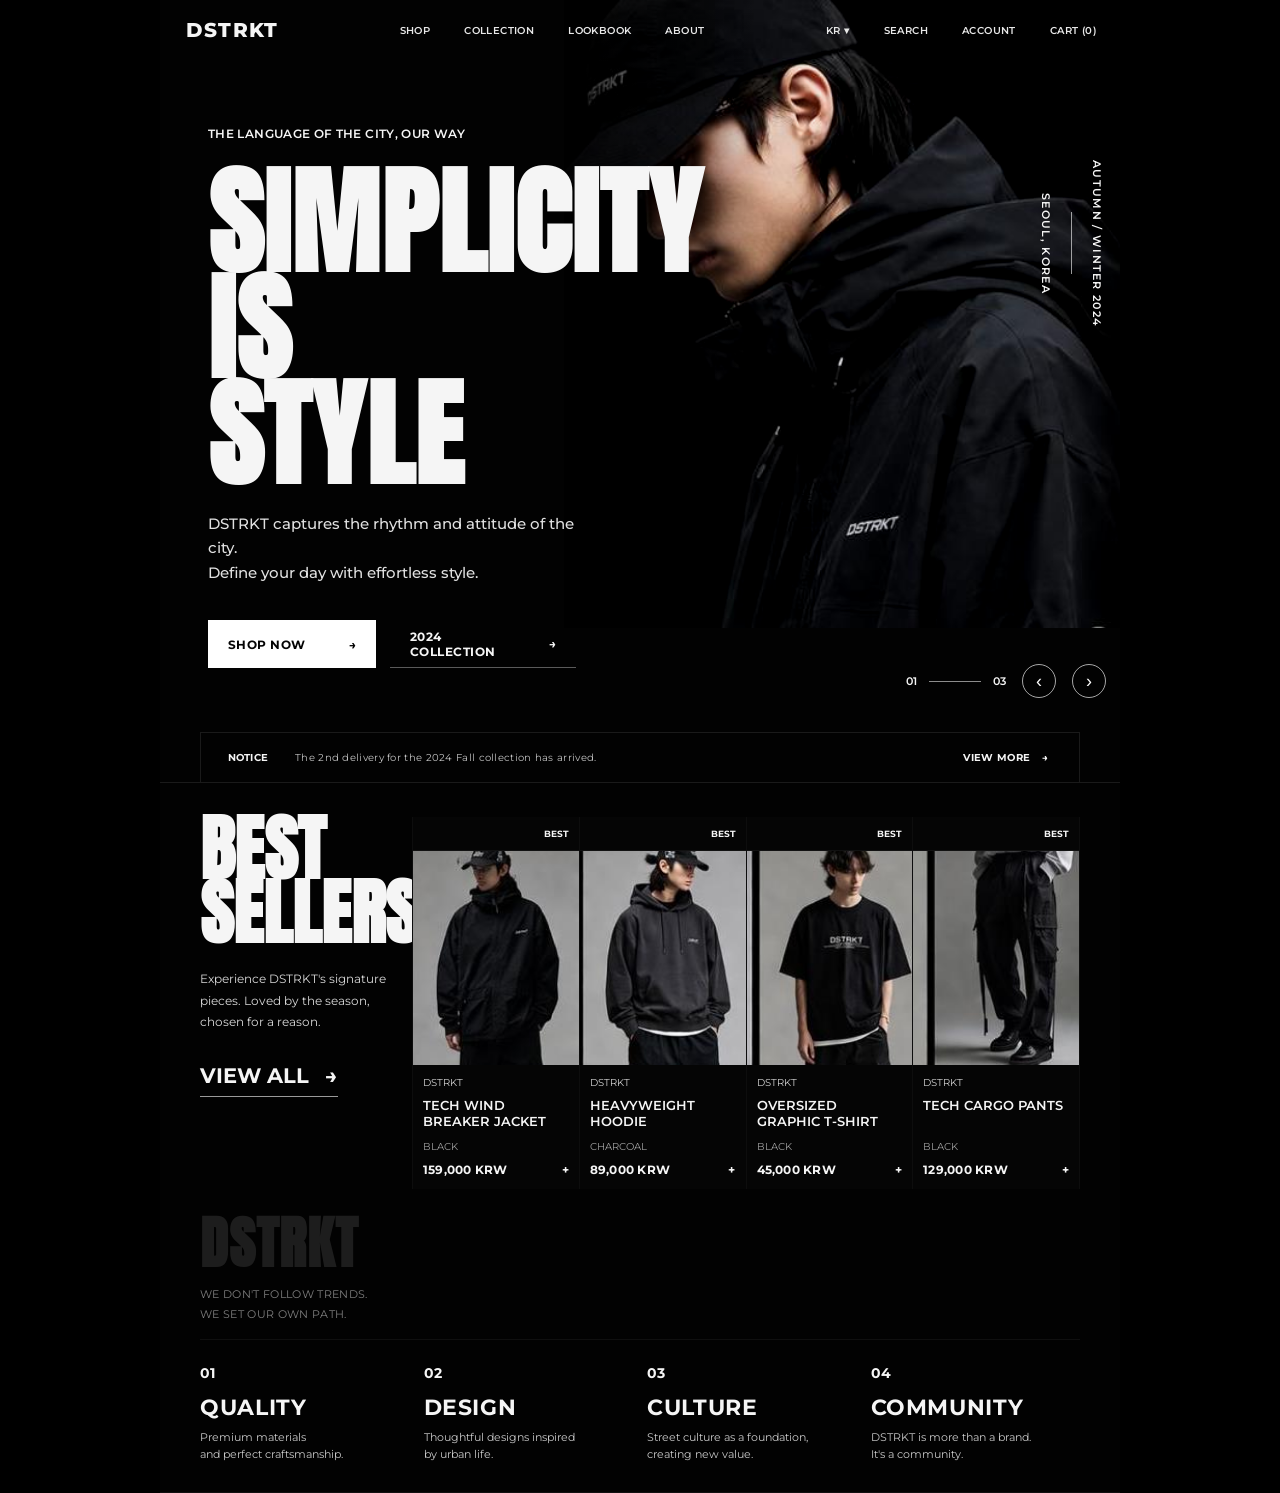
==== index.html @ d6dced63 "Add initial DSTRKT landing page and assets Add a complete static landing page for the DSTRKT site: i" ====
<!doctype html>
<html lang="en">
  <head>
    <meta charset="UTF-8" />
    <meta name="viewport" content="width=device-width, initial-scale=1.0" />
    <meta name="theme-color" content="#020202" />
    <title>DSTRKT</title>
    <link rel="preconnect" href="https://fonts.googleapis.com" />
    <link rel="preconnect" href="https://fonts.gstatic.com" crossorigin />
    <link
      href="https://fonts.googleapis.com/css2?family=Anton&family=Montserrat:wght@400;500;600;700;800&display=swap"
      rel="stylesheet"
    />
    <link rel="stylesheet" href="./styles.css" />
  </head>
  <body>
    <a class="skip-link" href="#main-content">Skip to main content</a>
    <main class="page" id="main-content">
      <section class="hero">
        <header class="top-nav">
          <a href="#" class="logo" aria-label="DSTRKT home">DSTRKT</a>
          <nav class="primary-nav" aria-label="Main">
            <a href="#">SHOP</a>
            <a href="#">COLLECTION</a>
            <a href="#">LOOKBOOK</a>
            <a href="#">ABOUT</a>
          </nav>
          <nav class="utility-nav" aria-label="Utility">
            <a href="#">KR &#9662;</a>
            <a href="#">SEARCH</a>
            <a href="#">ACCOUNT</a>
            <a href="#">CART (0)</a>
          </nav>
        </header>

        <div class="hero-body">
          <div class="hero-copy motion-enter">
            <p class="eyebrow">THE LANGUAGE OF THE CITY, OUR WAY</p>
            <h1>
              SIMPLICITY<br />
              IS STYLE
            </h1>
            <p class="description">
              DSTRKT captures the rhythm and attitude of the city.
              <br />
              Define your day with effortless style.
            </p>
            <div class="hero-actions">
              <a href="#" class="btn btn-solid">
                <span>SHOP NOW</span>
                <span aria-hidden="true">&#8594;</span>
              </a>
              <a href="#" class="btn btn-ghost">
                <span>2024 COLLECTION</span>
                <span aria-hidden="true">&#8594;</span>
              </a>
            </div>
          </div>

          <figure class="hero-visual" aria-hidden="true">
            <img
              src="./assets/hero-figure-clean.jpg"
              alt=""
              width="470"
              height="520"
              fetchpriority="high"
            />
          </figure>

          <aside class="season-rail" aria-label="Season">
            <span>AUTUMN / WINTER 2024</span>
            <i></i>
            <span>SEOUL, KOREA</span>
          </aside>

          <div class="carousel-meta" aria-label="Carousel controls">
            <div class="slide-count">
              <span>01</span>
              <i></i>
              <span>03</span>
            </div>
            <button aria-label="Previous slide" type="button">&#8249;</button>
            <button aria-label="Next slide" type="button">&#8250;</button>
          </div>
        </div>

        <div class="notice-strip">
          <p class="notice-tag">NOTICE</p>
          <p class="notice-copy">The 2nd delivery for the 2024 Fall collection has arrived.</p>
          <a class="notice-link" href="#">
            <span>VIEW MORE</span>
            <span aria-hidden="true">&#8594;</span>
          </a>
        </div>
      </section>

      <section class="best-section">
        <div class="best-intro">
          <h2>
            BEST
            <br />
            SELLERS
          </h2>
          <p>
            Experience DSTRKT's signature
            <br />
            pieces. Loved by the season,
            <br />
            chosen for a reason.
          </p>
          <a href="#" class="view-all">
            <span>VIEW ALL</span>
            <span aria-hidden="true">&#8594;</span>
          </a>
        </div>

        <div class="products" role="list">
          <article class="product" role="listitem">
            <div class="card-top"><span>BEST</span></div>
            <img
              src="./assets/product-1.jpg"
              alt="Model wearing tech wind breaker jacket"
              width="160"
              height="214"
              loading="lazy"
            />
            <div class="card-info">
              <p class="brand">DSTRKT</p>
              <h3>TECH WIND BREAKER JACKET</h3>
              <p class="color">BLACK</p>
              <p class="price-row">
                <span>159,000 KRW</span>
                <span aria-hidden="true">+</span>
              </p>
            </div>
          </article>

          <article class="product" role="listitem">
            <div class="card-top"><span>BEST</span></div>
            <img
              src="./assets/product-2.jpg"
              alt="Model wearing heavyweight hoodie"
              width="160"
              height="214"
              loading="lazy"
            />
            <div class="card-info">
              <p class="brand">DSTRKT</p>
              <h3>HEAVYWEIGHT HOODIE</h3>
              <p class="color">CHARCOAL</p>
              <p class="price-row">
                <span>89,000 KRW</span>
                <span aria-hidden="true">+</span>
              </p>
            </div>
          </article>

          <article class="product" role="listitem">
            <div class="card-top"><span>BEST</span></div>
            <img
              src="./assets/product-3.jpg"
              alt="Model wearing oversized graphic t-shirt"
              width="160"
              height="214"
              loading="lazy"
            />
            <div class="card-info">
              <p class="brand">DSTRKT</p>
              <h3>OVERSIZED GRAPHIC T-SHIRT</h3>
              <p class="color">BLACK</p>
              <p class="price-row">
                <span>45,000 KRW</span>
                <span aria-hidden="true">+</span>
              </p>
            </div>
          </article>

          <article class="product" role="listitem">
            <div class="card-top"><span>BEST</span></div>
            <img
              src="./assets/product-4.jpg"
              alt="Model wearing tech cargo pants"
              width="160"
              height="214"
              loading="lazy"
            />
            <div class="card-info">
              <p class="brand">DSTRKT</p>
              <h3>TECH CARGO PANTS</h3>
              <p class="color">BLACK</p>
              <p class="price-row">
                <span>129,000 KRW</span>
                <span aria-hidden="true">+</span>
              </p>
            </div>
          </article>
        </div>
      </section>

      <section class="brand-band">
        <h2>DSTRKT</h2>
        <p>
          WE DON'T FOLLOW TRENDS.
          <br />
          WE SET OUR OWN PATH.
        </p>
      </section>

      <section class="pillars">
        <article>
          <p class="index">01</p>
          <h3>QUALITY</h3>
          <p>Premium materials<br />and perfect craftsmanship.</p>
        </article>
        <article>
          <p class="index">02</p>
          <h3>DESIGN</h3>
          <p>Thoughtful designs inspired<br />by urban life.</p>
        </article>
        <article>
          <p class="index">03</p>
          <h3>CULTURE</h3>
          <p>Street culture as a foundation,<br />creating new value.</p>
        </article>
        <article>
          <p class="index">04</p>
          <h3>COMMUNITY</h3>
          <p>DSTRKT is more than a brand.<br />It's a community.</p>
        </article>
      </section>
    </main>
  </body>
</html>
---- styles.css ----
:root {
  --bg: #020202;
  --ink: #f5f5f5;
  --muted: #9a9a9a;
  --line: #1a1a1a;
  color-scheme: dark;
}

* {
  box-sizing: border-box;
}

html,
body {
  margin: 0;
  background: #000;
  color: var(--ink);
  font-family: "Montserrat", sans-serif;
}

a {
  color: inherit;
  text-decoration: none;
  touch-action: manipulation;
}

button {
  touch-action: manipulation;
}

.skip-link {
  position: absolute;
  left: 8px;
  top: -44px;
  z-index: 1000;
  padding: 10px 12px;
  background: #fff;
  color: #000;
  font-size: 12px;
}

.skip-link:focus-visible {
  top: 8px;
}

.page {
  width: min(960px, 100%);
  margin: 0 auto;
  background: var(--bg);
}

.hero {
  position: relative;
  overflow: hidden;
  border-bottom: 1px solid var(--line);
}

.top-nav {
  position: absolute;
  top: 20px;
  left: 26px;
  right: 24px;
  display: flex;
  align-items: center;
  justify-content: space-between;
  z-index: 4;
}

.logo {
  font-weight: 800;
  letter-spacing: 0.06em;
  font-size: 20px;
  line-height: 1;
}

.primary-nav,
.utility-nav {
  display: flex;
  align-items: center;
  gap: 34px;
  font-size: 10px;
  font-weight: 600;
  letter-spacing: 0.04em;
}

.primary-nav a,
.utility-nav a {
  opacity: 0.95;
  transition: opacity 0.25s ease;
}

.primary-nav a:hover,
.utility-nav a:hover {
  opacity: 1;
}

.hero-body {
  position: relative;
  min-height: 620px;
  padding: 126px 0 64px;
}

.hero-copy {
  position: relative;
  z-index: 3;
  width: 368px;
  margin-left: 48px;
}

.eyebrow {
  margin: 0;
  font-size: 12px;
  font-weight: 600;
  letter-spacing: 0.03em;
}

.hero-copy h1 {
  margin: 28px 0 24px;
  font-family: "Anton", sans-serif;
  font-size: 118px;
  line-height: 0.9;
  letter-spacing: 0.01em;
  text-wrap: balance;
}

.description {
  margin: 0;
  color: #e0e0e0;
  font-size: 15px;
  font-weight: 500;
  line-height: 1.66;
}

.hero-actions {
  margin-top: 34px;
  display: flex;
  gap: 14px;
}

.btn {
  display: inline-flex;
  align-items: center;
  justify-content: space-between;
  gap: 26px;
  min-width: 168px;
  height: 48px;
  padding: 0 20px;
  font-size: 12px;
  font-weight: 700;
  letter-spacing: 0.04em;
  text-transform: uppercase;
  transition: transform 0.24s ease, opacity 0.24s ease;
}

.btn:hover {
  transform: translateY(-2px);
}

.btn-solid {
  background: #fff;
  color: #040404;
}

.btn-ghost {
  border-bottom: 1px solid rgba(255, 255, 255, 0.35);
}

.hero-visual {
  position: absolute;
  right: -4px;
  top: 0;
  width: 560px;
  height: 628px;
  margin: 0;
  z-index: 2;
}

.hero-visual::before {
  content: "";
  position: absolute;
  inset: 0;
  background: linear-gradient(90deg, rgba(0, 0, 0, 0.8) 0%, rgba(0, 0, 0, 0) 35%);
  z-index: 1;
  pointer-events: none;
}

.hero-visual img {
  width: 100%;
  height: 100%;
  object-fit: cover;
  object-position: 54% 2%;
  filter: contrast(1.06) brightness(0.95);
}

.season-rail {
  position: absolute;
  top: 160px;
  right: 16px;
  z-index: 4;
  display: flex;
  flex-direction: column;
  align-items: center;
  gap: 18px;
  writing-mode: vertical-rl;
  text-orientation: mixed;
  font-size: 11px;
  font-weight: 600;
  letter-spacing: 0.12em;
}

.season-rail i {
  width: 1px;
  height: 62px;
  background: rgba(255, 255, 255, 0.6);
}

.carousel-meta {
  position: absolute;
  right: 14px;
  bottom: 34px;
  z-index: 4;
  display: flex;
  align-items: center;
  gap: 16px;
}

.slide-count {
  display: flex;
  align-items: center;
  gap: 12px;
  font-size: 11px;
  font-weight: 600;
}

.slide-count i {
  width: 52px;
  height: 1px;
  background: rgba(255, 255, 255, 0.55);
}

.carousel-meta button {
  width: 34px;
  height: 34px;
  border-radius: 50%;
  border: 1px solid rgba(255, 255, 255, 0.65);
  color: #fff;
  background: transparent;
  font-size: 18px;
  line-height: 1;
  cursor: pointer;
  transition: background-color 0.2s ease;
}

.carousel-meta button:hover {
  background: rgba(255, 255, 255, 0.1);
}

.notice-strip {
  margin: 0 40px;
  height: 50px;
  border-top: 1px solid var(--line);
  border-left: 1px solid var(--line);
  border-right: 1px solid var(--line);
  display: grid;
  grid-template-columns: 94px 1fr 146px;
  align-items: center;
  font-size: 10px;
  letter-spacing: 0.03em;
}

.notice-tag {
  margin: 0;
  text-align: center;
  font-weight: 700;
}

.notice-copy {
  margin: 0;
  color: #c3c3c3;
}

.notice-link {
  display: inline-flex;
  align-items: center;
  justify-content: center;
  gap: 12px;
  font-weight: 700;
}

.best-section {
  margin-top: 34px;
  padding: 0 40px;
  display: grid;
  grid-template-columns: 200px 1fr;
  gap: 12px;
}

.best-intro h2 {
  margin: 0;
  font-family: "Anton", sans-serif;
  font-size: 72px;
  line-height: 0.88;
  text-wrap: balance;
}

.best-intro p {
  margin: 24px 0 30px;
  color: #d9d9d9;
  font-size: 12px;
  line-height: 1.8;
}

.view-all {
  display: inline-flex;
  align-items: center;
  gap: 16px;
  border-bottom: 1px solid rgba(255, 255, 255, 0.6);
  padding-bottom: 8px;
  font-size: 21px;
  font-weight: 700;
}

.products {
  display: grid;
  grid-template-columns: repeat(4, minmax(0, 1fr));
  border-left: 1px solid #0d0d0d;
}

.product {
  border-right: 1px solid #0d0d0d;
  background: #050505;
  transition: transform 0.28s ease;
}

.product:hover {
  transform: translateY(-3px);
}

.card-top {
  height: 34px;
  border-bottom: 1px solid #111;
  display: flex;
  justify-content: flex-end;
  align-items: center;
  padding: 0 10px;
  font-size: 9px;
  font-weight: 700;
}

.product img {
  display: block;
  width: 100%;
  height: 214px;
  object-fit: cover;
  background: #aaa;
}

.card-info {
  padding: 11px 10px 12px;
  min-height: 124px;
  display: flex;
  flex-direction: column;
}

.card-info .brand {
  margin: 0 0 9px;
  font-size: 10px;
  color: #d3d3d3;
}

.card-info h3 {
  margin: 0;
  min-height: 32px;
  font-size: 13px;
  font-weight: 600;
  line-height: 1.18;
}

.card-info .color {
  margin: 10px 0 0;
  font-size: 10px;
  color: #9f9f9f;
}

.price-row {
  margin: auto 0 0;
  display: flex;
  justify-content: space-between;
  align-items: center;
  font-size: 12px;
  font-weight: 700;
  letter-spacing: 0.02em;
}

.brand-band {
  margin: 16px 40px 0;
  padding: 10px 0 14px;
  border-bottom: 1px solid #0f0f0f;
}

.brand-band h2 {
  margin: 0;
  font-family: "Anton", sans-serif;
  font-size: 56px;
  line-height: 1;
  letter-spacing: 0.02em;
  color: rgba(255, 255, 255, 0.11);
}

.brand-band p {
  margin: 14px 0 0;
  font-size: 11px;
  line-height: 1.8;
  color: #7f7f7f;
  letter-spacing: 0.03em;
}

.pillars {
  padding: 24px 40px 28px;
  display: grid;
  grid-template-columns: repeat(4, minmax(0, 1fr));
  gap: 14px;
  border-bottom: 1px solid #111;
}

.pillars article {
  padding-right: 10px;
}

.pillars .index {
  margin: 0 0 12px;
  font-size: 14px;
  font-weight: 700;
}

.pillars h3 {
  margin: 0;
  font-size: 22px;
  letter-spacing: 0.03em;
  text-wrap: balance;
}

.pillars article p:last-child {
  margin: 8px 0 0;
  color: #c9c9c9;
  font-size: 11px;
  line-height: 1.6;
}

a:focus-visible,
button:focus-visible {
  outline: 2px solid #fff;
  outline-offset: 2px;
}

.motion-enter {
  opacity: 0;
  animation: fade-up 0.8s ease forwards;
}

@keyframes fade-up {
  from {
    opacity: 0;
    transform: translateY(14px);
  }
  to {
    opacity: 1;
    transform: translateY(0);
  }
}

@media (max-width: 900px) {
  .top-nav {
    top: 18px;
    left: 16px;
    right: 16px;
    gap: 12px;
  }

  .logo {
    font-size: 26px;
  }

  .primary-nav {
    display: none;
  }

  .utility-nav {
    gap: 14px;
    font-size: 10px;
  }

  .hero-body {
    min-height: auto;
    padding: 98px 0 30px;
  }

  .hero-copy {
    width: min(420px, calc(100% - 30px));
    margin: 0 15px;
  }

  .hero-copy h1 {
    font-size: clamp(64px, 15vw, 96px);
    margin: 18px 0 16px;
  }

  .description {
    font-size: 18px;
  }

  .hero-actions {
    margin-top: 24px;
    flex-wrap: wrap;
  }

  .hero-visual {
    position: relative;
    right: auto;
    top: auto;
    width: 100%;
    height: 460px;
    margin-top: 22px;
  }

  .season-rail {
    display: none;
  }

  .carousel-meta {
    right: 15px;
    bottom: 14px;
    gap: 10px;
  }

  .carousel-meta button {
    width: 36px;
    height: 36px;
  }

  .notice-strip {
    margin: 0 15px;
    grid-template-columns: 90px 1fr;
    row-gap: 3px;
    padding: 0 10px;
  }

  .notice-link {
    justify-content: flex-start;
    grid-column: 2;
    padding-bottom: 7px;
  }

  .best-section {
    padding: 0 15px;
    grid-template-columns: 1fr;
    gap: 18px;
  }

  .best-intro h2 {
    font-size: clamp(56px, 12vw, 76px);
  }

  .best-intro p {
    margin: 18px 0;
  }

  .view-all {
    font-size: 16px;
  }

  .products {
    grid-template-columns: repeat(2, minmax(0, 1fr));
  }

  .card-info h3 {
    font-size: 12px;
    min-height: auto;
  }

  .price-row {
    font-size: 11px;
  }

  .brand-band {
    margin: 14px 15px 0;
  }

  .brand-band h2 {
    font-size: 40px;
  }

  .pillars {
    padding: 20px 15px 24px;
    grid-template-columns: repeat(2, minmax(0, 1fr));
    gap: 18px 10px;
  }

  .pillars .index {
    font-size: 16px;
    margin-bottom: 8px;
  }

  .pillars h3 {
    font-size: 18px;
  }

  .pillars article p:last-child {
    font-size: 12px;
  }
}

@media (prefers-reduced-motion: reduce) {
  *,
  *::before,
  *::after {
    animation-duration: 0.01ms !important;
    animation-iteration-count: 1 !important;
    transition-duration: 0.01ms !important;
    scroll-behavior: auto !important;
  }

  .motion-enter {
    opacity: 1;
  }
}
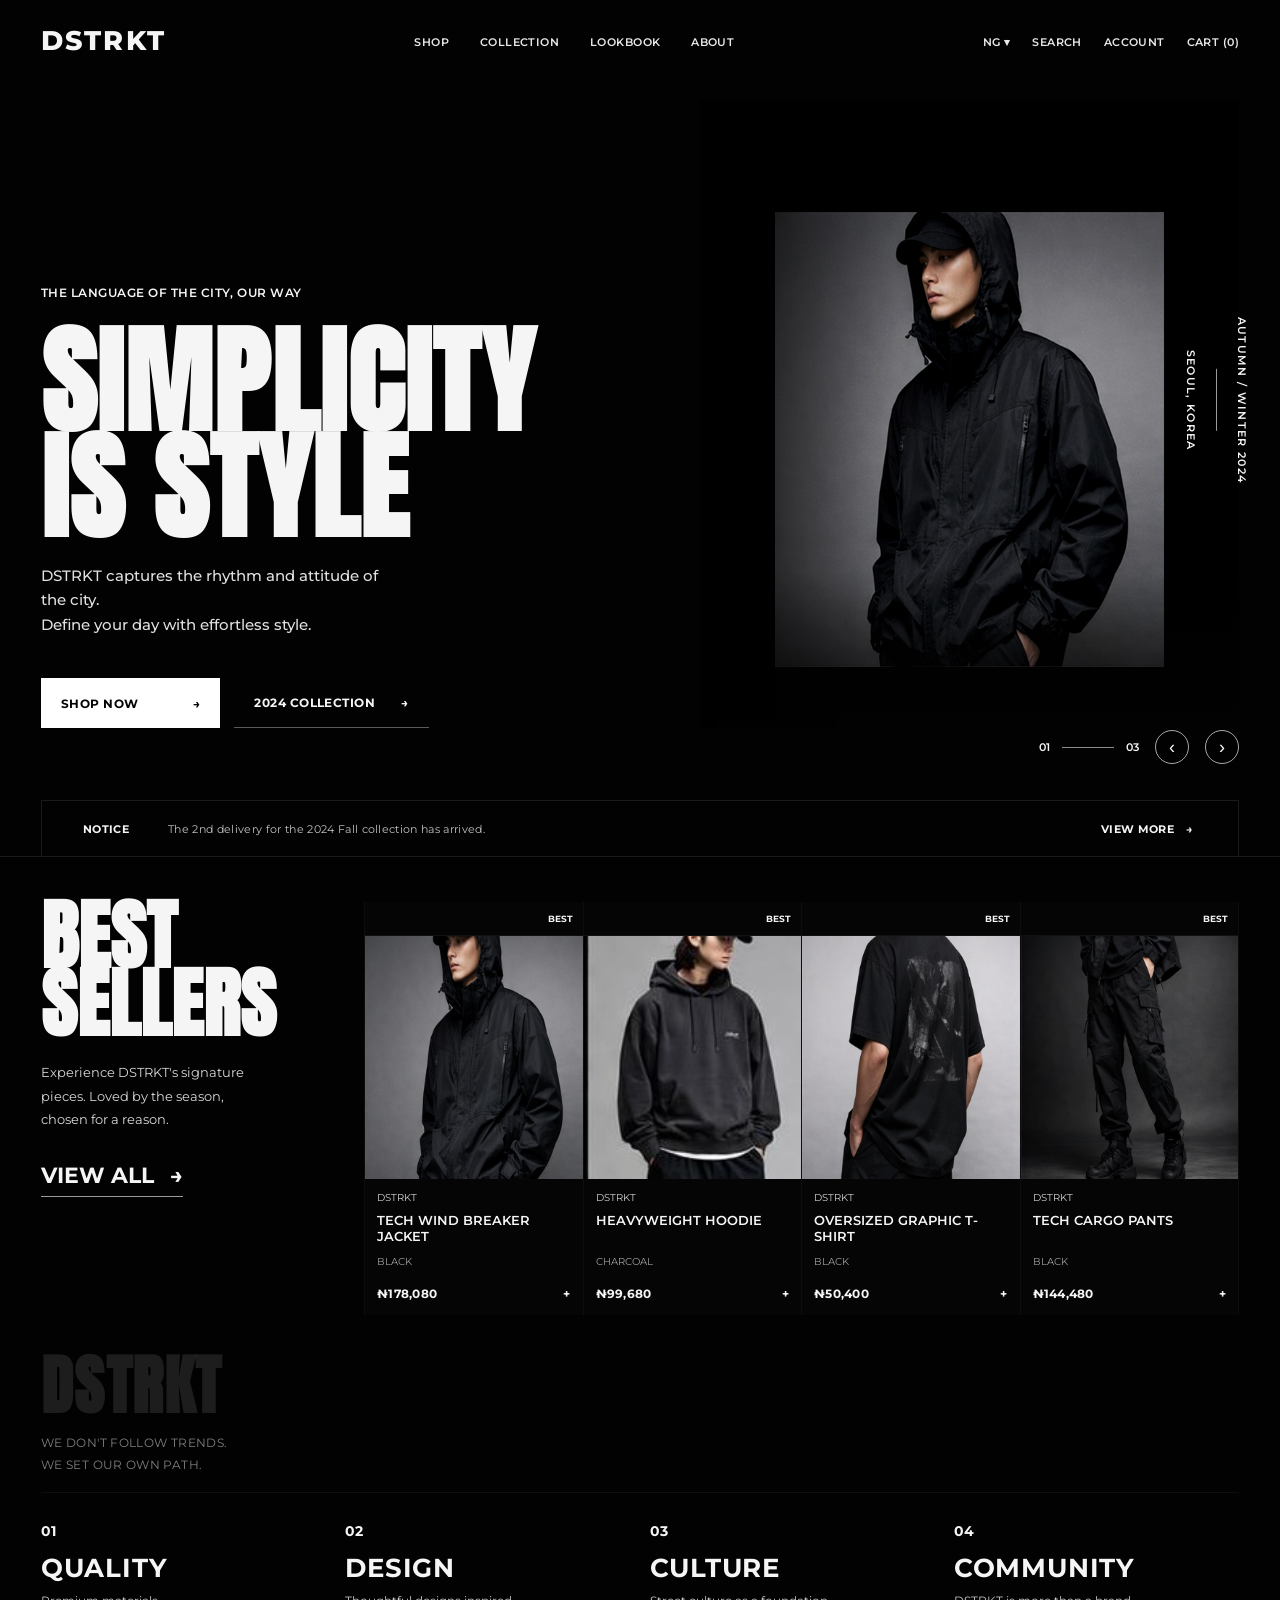
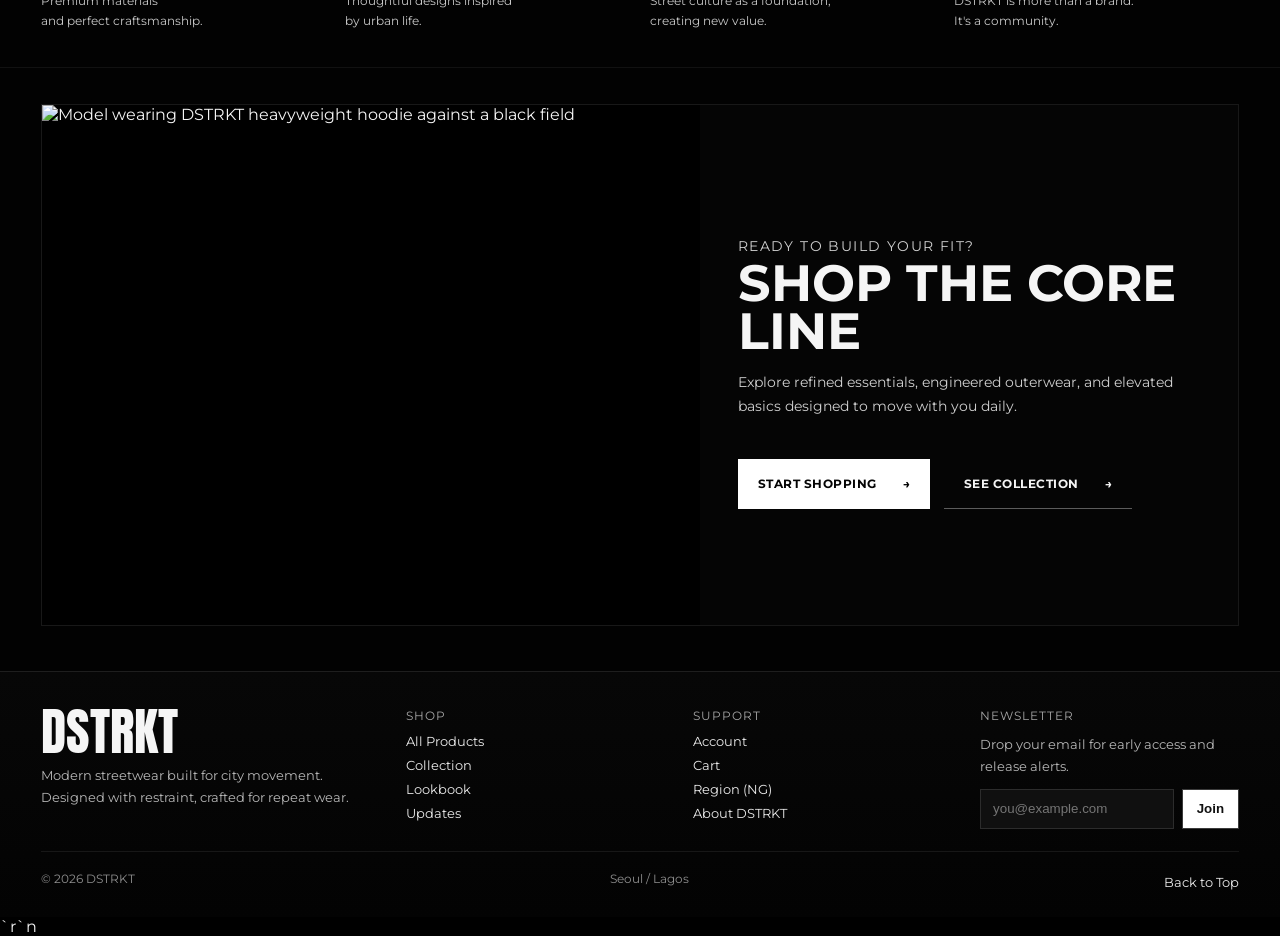
==== commit a4acba93: "Update" ====
--- a/index.html
+++ b/index.html
@@ -1,16 +1,18 @@
-<!doctype html>
+﻿<!doctype html>
 <html lang="en">
   <head>
     <meta charset="UTF-8" />
     <meta name="viewport" content="width=device-width, initial-scale=1.0" />
     <meta name="theme-color" content="#020202" />
     <title>DSTRKT</title>
+    <meta property="og:title" content="DSTRKT" />
+    <meta property="og:description" content="DSTRKT fashion essentials and seasonal collection." />
+    <meta property="og:image" content="/assets/social-preview.jpg" />
+    <meta name="twitter:card" content="summary_large_image" />
+    <link rel="icon" type="image/svg+xml" href="./assets/favicon.svg" />
     <link rel="preconnect" href="https://fonts.googleapis.com" />
     <link rel="preconnect" href="https://fonts.gstatic.com" crossorigin />
-    <link
-      href="https://fonts.googleapis.com/css2?family=Anton&family=Montserrat:wght@400;500;600;700;800&display=swap"
-      rel="stylesheet"
-    />
+    <link href="https://fonts.googleapis.com/css2?family=Anton&family=Montserrat:wght@400;500;600;700;800&display=swap" rel="stylesheet" />
     <link rel="stylesheet" href="./styles.css" />
   </head>
   <body>
@@ -18,53 +20,34 @@
     <main class="page" id="main-content">
       <section class="hero">
         <header class="top-nav">
-          <a href="#" class="logo" aria-label="DSTRKT home">DSTRKT</a>
+          <a href="./index.html" class="logo" aria-label="DSTRKT home">DSTRKT</a>
           <nav class="primary-nav" aria-label="Main">
-            <a href="#">SHOP</a>
-            <a href="#">COLLECTION</a>
-            <a href="#">LOOKBOOK</a>
-            <a href="#">ABOUT</a>
+            <a href="./shop.html">SHOP</a>
+            <a href="./collection.html">COLLECTION</a>
+            <a href="./lookbook.html">LOOKBOOK</a>
+            <a href="./about.html">ABOUT</a>
           </nav>
           <nav class="utility-nav" aria-label="Utility">
-            <a href="#">KR &#9662;</a>
-            <a href="#">SEARCH</a>
-            <a href="#">ACCOUNT</a>
-            <a href="#">CART (0)</a>
+            <a href="./locale.html">NG &#9662;</a>
+            <a href="./search.html">SEARCH</a>
+            <a href="./account.html">ACCOUNT</a>
+            <a href="./cart.html">CART (0)</a>
           </nav>
         </header>
 
         <div class="hero-body">
           <div class="hero-copy motion-enter">
             <p class="eyebrow">THE LANGUAGE OF THE CITY, OUR WAY</p>
-            <h1>
-              SIMPLICITY<br />
-              IS STYLE
-            </h1>
-            <p class="description">
-              DSTRKT captures the rhythm and attitude of the city.
-              <br />
-              Define your day with effortless style.
-            </p>
+            <h1>SIMPLICITY<br />IS STYLE</h1>
+            <p class="description">DSTRKT captures the rhythm and attitude of the city.<br />Define your day with effortless style.</p>
             <div class="hero-actions">
-              <a href="#" class="btn btn-solid">
-                <span>SHOP NOW</span>
-                <span aria-hidden="true">&#8594;</span>
-              </a>
-              <a href="#" class="btn btn-ghost">
-                <span>2024 COLLECTION</span>
-                <span aria-hidden="true">&#8594;</span>
-              </a>
+              <a href="./shop.html" class="btn btn-solid"><span>SHOP NOW</span><span aria-hidden="true">&#8594;</span></a>
+              <a href="./collection.html" class="btn btn-ghost"><span>2024 COLLECTION</span><span aria-hidden="true">&#8594;</span></a>
             </div>
           </div>
 
-          <figure class="hero-visual" aria-hidden="true">
-            <img
-              src="./assets/hero-figure-clean.jpg"
-              alt=""
-              width="470"
-              height="520"
-              fetchpriority="high"
-            />
+          <figure class="hero-visual">
+            <img id="hero-slide-image" src="./assets/hero-slide-1.jpg" alt="Model in DSTRKT hero outfit, frame 1" width="470" height="520" fetchpriority="high" />
           </figure>
 
           <aside class="season-rail" aria-label="Season">
@@ -74,160 +57,96 @@
           </aside>
 
           <div class="carousel-meta" aria-label="Carousel controls">
-            <div class="slide-count">
-              <span>01</span>
-              <i></i>
-              <span>03</span>
-            </div>
-            <button aria-label="Previous slide" type="button">&#8249;</button>
-            <button aria-label="Next slide" type="button">&#8250;</button>
+            <div class="slide-count"><span id="hero-slide-current">01</span><i></i><span id="hero-slide-total">03</span></div>
+            <button id="hero-prev" aria-label="Previous slide" type="button">&#8249;</button>
+            <button id="hero-next" aria-label="Next slide" type="button">&#8250;</button>
           </div>
         </div>
 
         <div class="notice-strip">
           <p class="notice-tag">NOTICE</p>
           <p class="notice-copy">The 2nd delivery for the 2024 Fall collection has arrived.</p>
-          <a class="notice-link" href="#">
-            <span>VIEW MORE</span>
-            <span aria-hidden="true">&#8594;</span>
-          </a>
+          <a class="notice-link" href="./updates.html"><span>VIEW MORE</span><span aria-hidden="true">&#8594;</span></a>
         </div>
       </section>
 
       <section class="best-section">
         <div class="best-intro">
-          <h2>
-            BEST
-            <br />
-            SELLERS
-          </h2>
-          <p>
-            Experience DSTRKT's signature
-            <br />
-            pieces. Loved by the season,
-            <br />
-            chosen for a reason.
-          </p>
-          <a href="#" class="view-all">
-            <span>VIEW ALL</span>
-            <span aria-hidden="true">&#8594;</span>
-          </a>
+          <h2>BEST<br />SELLERS</h2>
+          <p>Experience DSTRKT's signature<br />pieces. Loved by the season,<br />chosen for a reason.</p>
+          <a href="./shop.html" class="view-all"><span>VIEW ALL</span><span aria-hidden="true">&#8594;</span></a>
         </div>
 
         <div class="products" role="list">
-          <article class="product" role="listitem">
-            <div class="card-top"><span>BEST</span></div>
-            <img
-              src="./assets/product-1.jpg"
-              alt="Model wearing tech wind breaker jacket"
-              width="160"
-              height="214"
-              loading="lazy"
-            />
-            <div class="card-info">
-              <p class="brand">DSTRKT</p>
-              <h3>TECH WIND BREAKER JACKET</h3>
-              <p class="color">BLACK</p>
-              <p class="price-row">
-                <span>159,000 KRW</span>
-                <span aria-hidden="true">+</span>
-              </p>
-            </div>
-          </article>
-
-          <article class="product" role="listitem">
-            <div class="card-top"><span>BEST</span></div>
-            <img
-              src="./assets/product-2.jpg"
-              alt="Model wearing heavyweight hoodie"
-              width="160"
-              height="214"
-              loading="lazy"
-            />
-            <div class="card-info">
-              <p class="brand">DSTRKT</p>
-              <h3>HEAVYWEIGHT HOODIE</h3>
-              <p class="color">CHARCOAL</p>
-              <p class="price-row">
-                <span>89,000 KRW</span>
-                <span aria-hidden="true">+</span>
-              </p>
-            </div>
-          </article>
-
-          <article class="product" role="listitem">
-            <div class="card-top"><span>BEST</span></div>
-            <img
-              src="./assets/product-3.jpg"
-              alt="Model wearing oversized graphic t-shirt"
-              width="160"
-              height="214"
-              loading="lazy"
-            />
-            <div class="card-info">
-              <p class="brand">DSTRKT</p>
-              <h3>OVERSIZED GRAPHIC T-SHIRT</h3>
-              <p class="color">BLACK</p>
-              <p class="price-row">
-                <span>45,000 KRW</span>
-                <span aria-hidden="true">+</span>
-              </p>
-            </div>
-          </article>
-
-          <article class="product" role="listitem">
-            <div class="card-top"><span>BEST</span></div>
-            <img
-              src="./assets/product-4.jpg"
-              alt="Model wearing tech cargo pants"
-              width="160"
-              height="214"
-              loading="lazy"
-            />
-            <div class="card-info">
-              <p class="brand">DSTRKT</p>
-              <h3>TECH CARGO PANTS</h3>
-              <p class="color">BLACK</p>
-              <p class="price-row">
-                <span>129,000 KRW</span>
-                <span aria-hidden="true">+</span>
-              </p>
-            </div>
-          </article>
+          <article class="product" role="listitem"><div class="card-top"><span>BEST</span></div><img src="./assets/product-1.jpg" alt="Model wearing tech wind breaker jacket" width="160" height="214" loading="lazy" /><div class="card-info"><p class="brand">DSTRKT</p><h3><a href="./product-tech-wind-breaker.html">TECH WIND BREAKER JACKET</a></h3><p class="color">BLACK</p><p class="price-row"><span>159,000 KRW</span><span aria-hidden="true">+</span></p></div></article>
+          <article class="product" role="listitem"><div class="card-top"><span>BEST</span></div><img src="./assets/product-2.jpg" alt="Model wearing heavyweight hoodie" width="160" height="214" loading="lazy" /><div class="card-info"><p class="brand">DSTRKT</p><h3><a href="./product-heavyweight-hoodie.html">HEAVYWEIGHT HOODIE</a></h3><p class="color">CHARCOAL</p><p class="price-row"><span>89,000 KRW</span><span aria-hidden="true">+</span></p></div></article>
+          <article class="product" role="listitem"><div class="card-top"><span>BEST</span></div><img src="./assets/product-3.jpg" alt="Model wearing oversized graphic t-shirt" width="160" height="214" loading="lazy" /><div class="card-info"><p class="brand">DSTRKT</p><h3><a href="./product-oversized-graphic-tee.html">OVERSIZED GRAPHIC T-SHIRT</a></h3><p class="color">BLACK</p><p class="price-row"><span>45,000 KRW</span><span aria-hidden="true">+</span></p></div></article>
+          <article class="product" role="listitem"><div class="card-top"><span>BEST</span></div><img src="./assets/product-4.jpg" alt="Model wearing tech cargo pants" width="160" height="214" loading="lazy" /><div class="card-info"><p class="brand">DSTRKT</p><h3><a href="./product-tech-cargo-pants.html">TECH CARGO PANTS</a></h3><p class="color">BLACK</p><p class="price-row"><span>129,000 KRW</span><span aria-hidden="true">+</span></p></div></article>
         </div>
       </section>
 
       <section class="brand-band">
         <h2>DSTRKT</h2>
-        <p>
-          WE DON'T FOLLOW TRENDS.
-          <br />
-          WE SET OUR OWN PATH.
-        </p>
+        <p>WE DON'T FOLLOW TRENDS.<br />WE SET OUR OWN PATH.</p>
       </section>
 
       <section class="pillars">
-        <article>
-          <p class="index">01</p>
-          <h3>QUALITY</h3>
-          <p>Premium materials<br />and perfect craftsmanship.</p>
-        </article>
-        <article>
-          <p class="index">02</p>
-          <h3>DESIGN</h3>
-          <p>Thoughtful designs inspired<br />by urban life.</p>
-        </article>
-        <article>
-          <p class="index">03</p>
-          <h3>CULTURE</h3>
-          <p>Street culture as a foundation,<br />creating new value.</p>
-        </article>
-        <article>
-          <p class="index">04</p>
-          <h3>COMMUNITY</h3>
-          <p>DSTRKT is more than a brand.<br />It's a community.</p>
-        </article>
+        <article><p class="index">01</p><h3>QUALITY</h3><p>Premium materials<br />and perfect craftsmanship.</p></article>
+        <article><p class="index">02</p><h3>DESIGN</h3><p>Thoughtful designs inspired<br />by urban life.</p></article>
+        <article><p class="index">03</p><h3>CULTURE</h3><p>Street culture as a foundation,<br />creating new value.</p></article>
+        <article><p class="index">04</p><h3>COMMUNITY</h3><p>DSTRKT is more than a brand.<br />It's a community.</p></article>
       </section>
+
+      <section class="home-cta">
+        <img src="./assets/core-line-shot.jpg" alt="Model wearing DSTRKT heavyweight hoodie against a black field" loading="lazy" />
+        <div>
+          <p class="section-label">READY TO BUILD YOUR FIT?</p>
+          <h2>SHOP THE CORE LINE</h2>
+          <p>Explore refined essentials, engineered outerwear, and elevated basics designed to move with you daily.</p>
+          <div class="hero-actions">
+            <a href="./shop.html" class="btn btn-solid"><span>START SHOPPING</span><span aria-hidden="true">&#8594;</span></a>
+            <a href="./collection.html" class="btn btn-ghost"><span>SEE COLLECTION</span><span aria-hidden="true">&#8594;</span></a>
+          </div>
+        </div>
+      </section>
+
+      <footer class="site-footer" aria-label="Footer">
+        <div class="footer-grid">
+          <section>
+            <p class="footer-brand">DSTRKT</p>
+            <p class="footer-copy">Modern streetwear built for city movement. Designed with restraint, crafted for repeat wear.</p>
+          </section>
+          <section>
+            <p class="footer-heading">Shop</p>
+            <a href="./shop.html">All Products</a>
+            <a href="./collection.html">Collection</a>
+            <a href="./lookbook.html">Lookbook</a>
+            <a href="./updates.html">Updates</a>
+          </section>
+          <section>
+            <p class="footer-heading">Support</p>
+            <a href="./account.html">Account</a>
+            <a href="./cart.html">Cart</a>
+            <a href="./locale.html">Region (NG)</a>
+            <a href="./about.html">About DSTRKT</a>
+          </section>
+          <section>
+            <p class="footer-heading">Newsletter</p>
+            <p class="footer-copy">Drop your email for early access and release alerts.</p>
+            <form class="footer-form" action="./updates.html" method="get">
+              <label class="sr-only" for="footer-email">Email</label>
+              <input id="footer-email" type="email" placeholder="you@example.com" />
+              <button type="submit">Join</button>
+            </form>
+          </section>
+        </div>
+        <div class="footer-base">
+          <span>© 2026 DSTRKT</span>
+          <span>Seoul / Lagos</span>
+          <a href="./index.html">Back to Top</a>
+        </div>
+      </footer>
     </main>
-  </body>
+    <script src="./site.js" defer></script>`r`n  </body>
 </html>
+
--- a/styles.css
+++ b/styles.css
@@ -1,8 +1,10 @@
 :root {
   --bg: #020202;
   --ink: #f5f5f5;
-  --muted: #9a9a9a;
+  --muted: #a5a5a5;
   --line: #1a1a1a;
+  --page-max: 1680px;
+  --gutter: clamp(18px, 3.2vw, 56px);
   color-scheme: dark;
 }
 
@@ -13,9 +15,27 @@
 html,
 body {
   margin: 0;
+  min-height: 100%;
   background: #000;
   color: var(--ink);
   font-family: "Montserrat", sans-serif;
+}
+
+body {
+  overflow-x: clip;
+  opacity: 0;
+  transform: translateY(8px);
+  transition: opacity 0.28s ease, transform 0.28s ease;
+}
+
+body.page-ready {
+  opacity: 1;
+  transform: translateY(0);
+}
+
+body.page-leaving {
+  opacity: 0;
+  transform: translateY(12px);
 }
 
 a {
@@ -39,12 +59,24 @@
   font-size: 12px;
 }
 
+.sr-only {
+  position: absolute;
+  width: 1px;
+  height: 1px;
+  padding: 0;
+  margin: -1px;
+  overflow: hidden;
+  clip: rect(0, 0, 0, 0);
+  white-space: nowrap;
+  border: 0;
+}
+
 .skip-link:focus-visible {
   top: 8px;
 }
 
 .page {
-  width: min(960px, 100%);
+  width: min(100%, var(--page-max));
   margin: 0 auto;
   background: var(--bg);
 }
@@ -57,19 +89,20 @@
 
 .top-nav {
   position: absolute;
-  top: 20px;
-  left: 26px;
-  right: 24px;
-  display: flex;
+  top: clamp(18px, 2.2vw, 30px);
+  left: var(--gutter);
+  right: var(--gutter);
+  z-index: 4;
+  display: grid;
+  grid-template-columns: auto 1fr auto;
   align-items: center;
-  justify-content: space-between;
-  z-index: 4;
+  gap: clamp(14px, 2vw, 36px);
 }
 
 .logo {
   font-weight: 800;
-  letter-spacing: 0.06em;
-  font-size: 20px;
+  letter-spacing: 0.08em;
+  font-size: clamp(20px, 2.1vw, 30px);
   line-height: 1;
 }
 
@@ -77,10 +110,19 @@
 .utility-nav {
   display: flex;
   align-items: center;
-  gap: 34px;
-  font-size: 10px;
+  font-size: 11px;
   font-weight: 600;
   letter-spacing: 0.04em;
+}
+
+.primary-nav {
+  justify-self: center;
+  gap: clamp(20px, 2.4vw, 38px);
+}
+
+.utility-nav {
+  justify-self: end;
+  gap: clamp(10px, 1.7vw, 24px);
 }
 
 .primary-nav a,
@@ -96,28 +138,31 @@
 
 .hero-body {
   position: relative;
-  min-height: 620px;
-  padding: 126px 0 64px;
+  display: grid;
+  grid-template-columns: minmax(320px, 1fr) minmax(380px, 0.88fr);
+  align-items: end;
+  gap: clamp(20px, 3.6vw, 56px);
+  min-height: clamp(560px, 76svh, 760px);
+  padding: clamp(92px, 11svh, 128px) var(--gutter) clamp(56px, 8svh, 88px);
 }
 
 .hero-copy {
   position: relative;
   z-index: 3;
-  width: 368px;
-  margin-left: 48px;
+  width: min(100%, 560px);
 }
 
 .eyebrow {
   margin: 0;
   font-size: 12px;
   font-weight: 600;
-  letter-spacing: 0.03em;
+  letter-spacing: 0.04em;
 }
 
 .hero-copy h1 {
   margin: 28px 0 24px;
   font-family: "Anton", sans-serif;
-  font-size: 118px;
+  font-size: clamp(84px, 9.2vw, 166px);
   line-height: 0.9;
   letter-spacing: 0.01em;
   text-wrap: balance;
@@ -125,15 +170,17 @@
 
 .description {
   margin: 0;
+  max-width: 36ch;
   color: #e0e0e0;
-  font-size: 15px;
+  font-size: clamp(15px, 1.05vw, 18px);
   font-weight: 500;
   line-height: 1.66;
 }
 
 .hero-actions {
-  margin-top: 34px;
-  display: flex;
+  margin-top: clamp(26px, 3.5vw, 40px);
+  display: flex;
+  flex-wrap: wrap;
   gap: 14px;
 }
 
@@ -142,8 +189,8 @@
   align-items: center;
   justify-content: space-between;
   gap: 26px;
-  min-width: 168px;
-  height: 48px;
+  min-width: clamp(170px, 14vw, 220px);
+  height: 50px;
   padding: 0 20px;
   font-size: 12px;
   font-weight: 700;
@@ -166,36 +213,49 @@
 }
 
 .hero-visual {
-  position: absolute;
-  right: -4px;
-  top: 0;
-  width: 560px;
-  height: 628px;
-  margin: 0;
+  position: relative;
+  margin: 0;
+  width: 100%;
+  max-width: 700px;
+  justify-self: end;
+  min-height: clamp(360px, 56svh, 620px);
+  height: 100%;
   z-index: 2;
+  overflow: hidden;
+  background: #000;
 }
 
 .hero-visual::before {
   content: "";
   position: absolute;
   inset: 0;
-  background: linear-gradient(90deg, rgba(0, 0, 0, 0.8) 0%, rgba(0, 0, 0, 0) 35%);
+  background:
+    linear-gradient(90deg, rgba(0, 0, 0, 0.82) 0%, rgba(0, 0, 0, 0) 36%),
+    linear-gradient(180deg, rgba(0, 0, 0, 0) 75%, rgba(2, 2, 2, 0.88) 100%);
   z-index: 1;
   pointer-events: none;
 }
 
 .hero-visual img {
+  display: block;
   width: 100%;
   height: 100%;
   object-fit: cover;
-  object-position: 54% 2%;
+  object-position: 50% 8%;
+  background: #000;
   filter: contrast(1.06) brightness(0.95);
+  transition: opacity 0.36s ease;
+}
+
+.hero-visual img.is-fading {
+  opacity: 0.18;
 }
 
 .season-rail {
   position: absolute;
-  top: 160px;
-  right: 16px;
+  top: 50%;
+  right: max(12px, calc(var(--gutter) - 10px));
+  transform: translateY(-50%);
   z-index: 4;
   display: flex;
   flex-direction: column;
@@ -216,8 +276,8 @@
 
 .carousel-meta {
   position: absolute;
-  right: 14px;
-  bottom: 34px;
+  right: var(--gutter);
+  bottom: clamp(20px, 4svh, 44px);
   z-index: 4;
   display: flex;
   align-items: center;
@@ -256,15 +316,17 @@
 }
 
 .notice-strip {
-  margin: 0 40px;
-  height: 50px;
+  margin: 0 var(--gutter);
+  min-height: 56px;
   border-top: 1px solid var(--line);
   border-left: 1px solid var(--line);
   border-right: 1px solid var(--line);
   display: grid;
-  grid-template-columns: 94px 1fr 146px;
+  grid-template-columns: 104px 1fr 158px;
   align-items: center;
-  font-size: 10px;
+  gap: 10px;
+  padding: 0 12px;
+  font-size: 11px;
   letter-spacing: 0.03em;
 }
 
@@ -288,17 +350,17 @@
 }
 
 .best-section {
-  margin-top: 34px;
-  padding: 0 40px;
-  display: grid;
-  grid-template-columns: 200px 1fr;
-  gap: 12px;
+  margin-top: clamp(34px, 5svh, 68px);
+  padding: 0 var(--gutter);
+  display: grid;
+  grid-template-columns: minmax(220px, 290px) 1fr;
+  gap: clamp(20px, 2.6vw, 44px);
 }
 
 .best-intro h2 {
   margin: 0;
   font-family: "Anton", sans-serif;
-  font-size: 72px;
+  font-size: clamp(64px, 6vw, 96px);
   line-height: 0.88;
   text-wrap: balance;
 }
@@ -306,7 +368,7 @@
 .best-intro p {
   margin: 24px 0 30px;
   color: #d9d9d9;
-  font-size: 12px;
+  font-size: 13px;
   line-height: 1.8;
 }
 
@@ -316,7 +378,7 @@
   gap: 16px;
   border-bottom: 1px solid rgba(255, 255, 255, 0.6);
   padding-bottom: 8px;
-  font-size: 21px;
+  font-size: clamp(18px, 1.7vw, 24px);
   font-weight: 700;
 }
 
@@ -350,14 +412,14 @@
 .product img {
   display: block;
   width: 100%;
-  height: 214px;
+  height: clamp(216px, 19vw, 292px);
   object-fit: cover;
   background: #aaa;
 }
 
 .card-info {
-  padding: 11px 10px 12px;
-  min-height: 124px;
+  padding: 12px 12px 14px;
+  min-height: 136px;
   display: flex;
   flex-direction: column;
 }
@@ -373,7 +435,15 @@
   min-height: 32px;
   font-size: 13px;
   font-weight: 600;
-  line-height: 1.18;
+  line-height: 1.22;
+}
+
+.card-info h3 a {
+  text-decoration: none;
+}
+
+.card-info h3 a:hover {
+  text-decoration: underline;
 }
 
 .card-info .color {
@@ -393,15 +463,15 @@
 }
 
 .brand-band {
-  margin: 16px 40px 0;
-  padding: 10px 0 14px;
+  margin: clamp(20px, 3svh, 34px) var(--gutter) 0;
+  padding: 12px 0 16px;
   border-bottom: 1px solid #0f0f0f;
 }
 
 .brand-band h2 {
   margin: 0;
   font-family: "Anton", sans-serif;
-  font-size: 56px;
+  font-size: clamp(52px, 5vw, 82px);
   line-height: 1;
   letter-spacing: 0.02em;
   color: rgba(255, 255, 255, 0.11);
@@ -409,17 +479,17 @@
 
 .brand-band p {
   margin: 14px 0 0;
-  font-size: 11px;
+  font-size: clamp(11px, 0.95vw, 14px);
   line-height: 1.8;
   color: #7f7f7f;
   letter-spacing: 0.03em;
 }
 
 .pillars {
-  padding: 24px 40px 28px;
+  padding: clamp(24px, 3.2svh, 36px) var(--gutter) clamp(28px, 4svh, 42px);
   display: grid;
   grid-template-columns: repeat(4, minmax(0, 1fr));
-  gap: 14px;
+  gap: clamp(14px, 1.5vw, 24px);
   border-bottom: 1px solid #111;
 }
 
@@ -435,7 +505,7 @@
 
 .pillars h3 {
   margin: 0;
-  font-size: 22px;
+  font-size: clamp(20px, 2vw, 28px);
   letter-spacing: 0.03em;
   text-wrap: balance;
 }
@@ -443,8 +513,8 @@
 .pillars article p:last-child {
   margin: 8px 0 0;
   color: #c9c9c9;
-  font-size: 11px;
-  line-height: 1.6;
+  font-size: 12px;
+  line-height: 1.65;
 }
 
 a:focus-visible,
@@ -469,16 +539,30 @@
   }
 }
 
-@media (max-width: 900px) {
+@media (max-width: 1260px) {
+  .primary-nav {
+    gap: clamp(12px, 1.5vw, 20px);
+    font-size: 10px;
+  }
+
+  .hero-body {
+    grid-template-columns: minmax(300px, 1fr) minmax(360px, 0.9fr);
+    gap: clamp(18px, 3vw, 38px);
+  }
+
+  .hero-copy h1 {
+    font-size: clamp(78px, 8.8vw, 138px);
+  }
+
+  .products {
+    grid-template-columns: repeat(3, minmax(0, 1fr));
+  }
+}
+
+@media (max-width: 980px) {
   .top-nav {
-    top: 18px;
-    left: 16px;
-    right: 16px;
-    gap: 12px;
-  }
-
-  .logo {
-    font-size: 26px;
+    grid-template-columns: auto auto;
+    justify-content: space-between;
   }
 
   .primary-nav {
@@ -486,41 +570,37 @@
   }
 
   .utility-nav {
+    font-size: 10px;
     gap: 14px;
-    font-size: 10px;
   }
 
   .hero-body {
     min-height: auto;
-    padding: 98px 0 30px;
+    grid-template-columns: 1fr;
+    align-items: start;
+    gap: 26px;
+    padding-top: clamp(94px, 12vw, 112px);
+    padding-bottom: 34px;
   }
 
   .hero-copy {
-    width: min(420px, calc(100% - 30px));
-    margin: 0 15px;
+    width: min(100%, 680px);
   }
 
   .hero-copy h1 {
-    font-size: clamp(64px, 15vw, 96px);
+    font-size: clamp(68px, 14vw, 118px);
     margin: 18px 0 16px;
   }
 
   .description {
-    font-size: 18px;
-  }
-
-  .hero-actions {
-    margin-top: 24px;
-    flex-wrap: wrap;
+    max-width: 44ch;
   }
 
   .hero-visual {
-    position: relative;
-    right: auto;
-    top: auto;
-    width: 100%;
-    height: 460px;
-    margin-top: 22px;
+    justify-self: stretch;
+    max-width: none;
+    min-height: 0;
+    height: clamp(360px, 58vw, 500px);
   }
 
   .season-rail {
@@ -528,85 +608,86 @@
   }
 
   .carousel-meta {
-    right: 15px;
-    bottom: 14px;
+    right: calc(var(--gutter) - 4px);
+    bottom: 16px;
     gap: 10px;
   }
 
-  .carousel-meta button {
-    width: 36px;
-    height: 36px;
-  }
-
   .notice-strip {
-    margin: 0 15px;
-    grid-template-columns: 90px 1fr;
-    row-gap: 3px;
-    padding: 0 10px;
+    grid-template-columns: 92px 1fr auto;
+  }
+
+  .best-section {
+    grid-template-columns: 1fr;
+    gap: 20px;
+  }
+
+  .products {
+    grid-template-columns: repeat(2, minmax(0, 1fr));
+  }
+
+  .pillars {
+    grid-template-columns: repeat(2, minmax(0, 1fr));
+    gap: 18px 12px;
+  }
+}
+
+@media (max-width: 680px) {
+  .utility-nav a:nth-child(1),
+  .utility-nav a:nth-child(2) {
+    display: none;
+  }
+
+  .hero-actions {
+    flex-direction: column;
+    align-items: stretch;
+  }
+
+  .btn {
+    width: 100%;
+  }
+
+  .notice-strip {
+    grid-template-columns: 1fr;
+    align-items: start;
+    gap: 5px;
+    padding: 10px 12px;
+  }
+
+  .notice-tag {
+    text-align: left;
   }
 
   .notice-link {
     justify-content: flex-start;
-    grid-column: 2;
-    padding-bottom: 7px;
-  }
-
-  .best-section {
-    padding: 0 15px;
+  }
+
+  .best-intro h2 {
+    font-size: clamp(52px, 13vw, 72px);
+  }
+}
+
+@media (max-width: 520px) {
+  .utility-nav {
+    gap: 10px;
+    font-size: 9px;
+  }
+
+  .hero-copy h1 {
+    font-size: clamp(56px, 17vw, 92px);
+  }
+
+  .description {
+    font-size: 15px;
+  }
+
+  .products {
+    grid-template-columns: 1fr;
+  }
+
+  .pillars {
     grid-template-columns: 1fr;
     gap: 18px;
-  }
-
-  .best-intro h2 {
-    font-size: clamp(56px, 12vw, 76px);
-  }
-
-  .best-intro p {
-    margin: 18px 0;
-  }
-
-  .view-all {
-    font-size: 16px;
-  }
-
-  .products {
-    grid-template-columns: repeat(2, minmax(0, 1fr));
-  }
-
-  .card-info h3 {
-    font-size: 12px;
-    min-height: auto;
-  }
-
-  .price-row {
-    font-size: 11px;
-  }
-
-  .brand-band {
-    margin: 14px 15px 0;
-  }
-
-  .brand-band h2 {
-    font-size: 40px;
-  }
-
-  .pillars {
-    padding: 20px 15px 24px;
-    grid-template-columns: repeat(2, minmax(0, 1fr));
-    gap: 18px 10px;
-  }
-
-  .pillars .index {
-    font-size: 16px;
-    margin-bottom: 8px;
-  }
-
-  .pillars h3 {
-    font-size: 18px;
-  }
-
-  .pillars article p:last-child {
-    font-size: 12px;
   }
 }
 
@@ -624,3 +705,463 @@
     opacity: 1;
   }
 }
+
+.inner-page .top-nav {
+  position: static;
+  padding: clamp(20px, 3.2vw, 44px) var(--gutter) clamp(14px, 1.8vw, 24px);
+  border-bottom: 1px solid var(--line);
+}
+
+.inner-main {
+  padding: clamp(30px, 4svh, 48px) var(--gutter) clamp(40px, 6svh, 72px);
+}
+
+.section-label {
+  margin: 0 0 12px;
+  font-size: 11px;
+  letter-spacing: 0.1em;
+  color: var(--muted);
+}
+
+.page-title {
+  margin: 0;
+  font-family: "Anton", sans-serif;
+  font-size: clamp(46px, 7vw, 118px);
+  line-height: 0.9;
+  letter-spacing: 0.02em;
+}
+
+.page-subtitle {
+  margin: 18px 0 0;
+  color: #d5d5d5;
+  max-width: 56ch;
+  font-size: clamp(14px, 1.1vw, 17px);
+  line-height: 1.7;
+}
+
+.utility-row {
+  margin-top: 34px;
+  display: flex;
+  flex-wrap: wrap;
+  gap: 12px;
+}
+
+.chip-link {
+  padding: 10px 16px;
+  border: 1px solid #252525;
+  font-size: 11px;
+  letter-spacing: 0.06em;
+}
+
+.chip-link:hover {
+  border-color: #4a4a4a;
+}
+
+.catalog-grid {
+  margin-top: clamp(28px, 4svh, 44px);
+  display: grid;
+  gap: 14px;
+  grid-template-columns: repeat(4, minmax(0, 1fr));
+}
+
+.catalog-card {
+  background: #060606;
+  border: 1px solid #141414;
+  display: flex;
+  flex-direction: column;
+}
+
+.catalog-card img {
+  width: 100%;
+  height: clamp(240px, 24vw, 340px);
+  object-fit: cover;
+}
+
+.catalog-copy {
+  padding: 14px 14px 16px;
+}
+
+.catalog-copy h3 {
+  margin: 0;
+  font-size: 14px;
+  line-height: 1.4;
+}
+
+.catalog-copy p {
+  margin: 7px 0 0;
+  font-size: 12px;
+  color: #b9b9b9;
+}
+
+.catalog-copy .price {
+  margin-top: 12px;
+  display: block;
+  font-size: 12px;
+  font-weight: 700;
+  color: #ededed;
+}
+
+.lookbook-grid {
+  margin-top: clamp(30px, 4svh, 50px);
+  display: grid;
+  gap: 14px;
+  grid-template-columns: repeat(3, minmax(0, 1fr));
+}
+
+.lookbook-grid figure {
+  margin: 0;
+  border: 1px solid #151515;
+  background: #050505;
+}
+
+.lookbook-grid img {
+  width: 100%;
+  height: clamp(260px, 28vw, 440px);
+  object-fit: cover;
+}
+
+.lookbook-grid figcaption {
+  padding: 12px;
+  font-size: 12px;
+  color: #cecece;
+}
+
+.split-panel {
+  margin-top: clamp(28px, 4svh, 48px);
+  display: grid;
+  gap: clamp(18px, 2vw, 28px);
+  grid-template-columns: minmax(0, 1.1fr) minmax(0, 0.9fr);
+}
+
+.split-panel > div,
+.split-panel > section {
+  border: 1px solid #161616;
+  padding: clamp(18px, 2.2vw, 28px);
+  background: #060606;
+}
+
+.split-panel h2 {
+  margin: 0 0 12px;
+  font-size: clamp(24px, 2.1vw, 34px);
+}
+
+.split-panel p,
+.split-panel li {
+  font-size: 14px;
+  color: #d0d0d0;
+  line-height: 1.7;
+}
+
+.split-panel ul {
+  margin: 0;
+  padding-left: 18px;
+}
+
+.text-link {
+  display: inline-flex;
+  gap: 10px;
+  margin-top: 16px;
+  border-bottom: 1px solid #555;
+  padding-bottom: 4px;
+  font-size: 12px;
+  letter-spacing: 0.05em;
+}
+
+.product-layout {
+  margin-top: clamp(24px, 3svh, 44px);
+  display: grid;
+  grid-template-columns: minmax(0, 1.1fr) minmax(320px, 0.9fr);
+  gap: clamp(20px, 2.4vw, 36px);
+}
+
+.product-layout img {
+  width: 100%;
+  height: clamp(420px, 44vw, 760px);
+  object-fit: cover;
+}
+
+.product-panel {
+  border: 1px solid #161616;
+  background: #050505;
+  padding: clamp(18px, 2.2vw, 28px);
+}
+
+.product-panel h1 {
+  margin: 8px 0 0;
+  font-size: clamp(30px, 3.3vw, 50px);
+  line-height: 1.05;
+}
+
+.product-panel .price {
+  margin: 18px 0;
+  display: block;
+  font-size: 18px;
+  font-weight: 700;
+}
+
+.field-row {
+  margin-top: 14px;
+}
+
+.field-row label {
+  display: block;
+  font-size: 11px;
+  letter-spacing: 0.08em;
+  color: var(--muted);
+  margin-bottom: 8px;
+}
+
+.field-row select,
+.field-row input {
+  width: 100%;
+  border: 1px solid #2a2a2a;
+  background: #090909;
+  color: #f5f5f5;
+  height: 44px;
+  padding: 0 12px;
+  font-size: 13px;
+}
+
+.button-row {
+  display: flex;
+  gap: 10px;
+  margin-top: 18px;
+}
+
+.button-row .btn {
+  min-width: 0;
+  flex: 1;
+}
+
+.status-list {
+  margin-top: 24px;
+  border-top: 1px solid #1d1d1d;
+  padding-top: 16px;
+}
+
+.status-list p {
+  margin: 0 0 8px;
+  font-size: 12px;
+  color: #c8c8c8;
+}
+
+.editorial {
+  margin: clamp(34px, 5svh, 64px) var(--gutter) 0;
+}
+
+.editorial-head {
+  display: flex;
+  align-items: end;
+  justify-content: space-between;
+  gap: 20px;
+  flex-wrap: wrap;
+}
+
+.editorial-head h2 {
+  margin: 0;
+  font-size: clamp(28px, 3.5vw, 56px);
+  line-height: 1.05;
+}
+
+.editorial-grid {
+  margin-top: clamp(20px, 3svh, 30px);
+  display: grid;
+  grid-template-columns: repeat(3, minmax(0, 1fr));
+  gap: 14px;
+}
+
+.editorial-grid figure {
+  margin: 0;
+  border: 1px solid #151515;
+  background: #050505;
+}
+
+.editorial-grid img {
+  width: 100%;
+  height: clamp(300px, 30vw, 460px);
+  object-fit: cover;
+}
+
+.editorial-grid figcaption {
+  padding: 10px 12px 12px;
+  font-size: 12px;
+  color: #c8c8c8;
+}
+
+.home-cta {
+  margin: clamp(20px, 4svh, 44px) var(--gutter) 0;
+  border: 1px solid #181818;
+  background: #050505;
+  display: grid;
+  grid-template-columns: minmax(0, 1.1fr) minmax(0, 0.9fr);
+}
+
+.home-cta img {
+  width: 100%;
+  height: 100%;
+  min-height: clamp(320px, 42vw, 520px);
+  object-fit: cover;
+  object-position: 38% center;
+  background: #000;
+}
+
+.home-cta > div {
+  padding: clamp(20px, 3vw, 38px);
+  display: flex;
+  flex-direction: column;
+  justify-content: center;
+}
+
+.home-cta h2 {
+  margin: 0;
+  font-size: clamp(34px, 4vw, 58px);
+  line-height: 0.95;
+}
+
+.home-cta p {
+  margin: 14px 0 0;
+  color: #d0d0d0;
+  font-size: 14px;
+  line-height: 1.75;
+}
+
+.site-footer {
+  margin-top: clamp(34px, 5svh, 72px);
+  border-top: 1px solid #1e1e1e;
+  padding: clamp(26px, 4svh, 42px) var(--gutter) clamp(18px, 3svh, 28px);
+  background: linear-gradient(180deg, #070707 0%, #030303 100%);
+}
+
+.footer-grid {
+  display: grid;
+  gap: clamp(18px, 2.2vw, 30px);
+  grid-template-columns: 1.3fr repeat(3, minmax(0, 1fr));
+}
+
+.footer-brand {
+  margin: 0;
+  font-family: "Anton", sans-serif;
+  font-size: clamp(34px, 4vw, 54px);
+  line-height: 0.95;
+}
+
+.footer-heading {
+  margin: 0 0 10px;
+  font-size: 12px;
+  letter-spacing: 0.08em;
+  text-transform: uppercase;
+  color: #a6a6a6;
+}
+
+.footer-copy {
+  margin: 8px 0 0;
+  color: #b7b7b7;
+  font-size: 13px;
+  line-height: 1.7;
+  max-width: 36ch;
+}
+
+.site-footer a {
+  display: block;
+  margin: 8px 0 0;
+  font-size: 13px;
+  color: #ebebeb;
+}
+
+.site-footer a:hover {
+  opacity: 0.82;
+}
+
+.footer-form {
+  margin-top: 12px;
+  display: flex;
+  gap: 8px;
+}
+
+.footer-form input {
+  flex: 1;
+  min-width: 0;
+  height: 40px;
+  border: 1px solid #2c2c2c;
+  background: #101010;
+  color: #f5f5f5;
+  padding: 0 12px;
+}
+
+.footer-form button {
+  border: 1px solid #3b3b3b;
+  background: #fff;
+  color: #111;
+  padding: 0 14px;
+  font-weight: 600;
+}
+
+.footer-base {
+  margin-top: clamp(16px, 2.5svh, 24px);
+  padding-top: 14px;
+  border-top: 1px solid #171717;
+  display: flex;
+  gap: 12px;
+  justify-content: space-between;
+  align-items: center;
+  color: #8f8f8f;
+  font-size: 12px;
+}
+
+@media (max-width: 1080px) {
+  .catalog-grid {
+    grid-template-columns: repeat(2, minmax(0, 1fr));
+  }
+
+  .lookbook-grid {
+    grid-template-columns: repeat(2, minmax(0, 1fr));
+  }
+
+  .product-layout {
+    grid-template-columns: 1fr;
+  }
+
+  .footer-grid {
+    grid-template-columns: repeat(2, minmax(0, 1fr));
+  }
+
+  .home-cta {
+    grid-template-columns: 1fr;
+  }
+
+  .home-cta img {
+    min-height: 300px;
+  }
+}
+
+@media (max-width: 780px) {
+  .split-panel {
+    grid-template-columns: 1fr;
+  }
+
+  .lookbook-grid {
+    grid-template-columns: 1fr;
+  }
+
+  .editorial-grid {
+    grid-template-columns: 1fr;
+  }
+
+  .footer-base {
+    flex-wrap: wrap;
+  }
+}
+
+@media (max-width: 560px) {
+  .catalog-grid {
+    grid-template-columns: 1fr;
+  }
+
+  .button-row {
+    flex-direction: column;
+  }
+
+  .footer-grid {
+    grid-template-columns: 1fr;
+  }
+}
